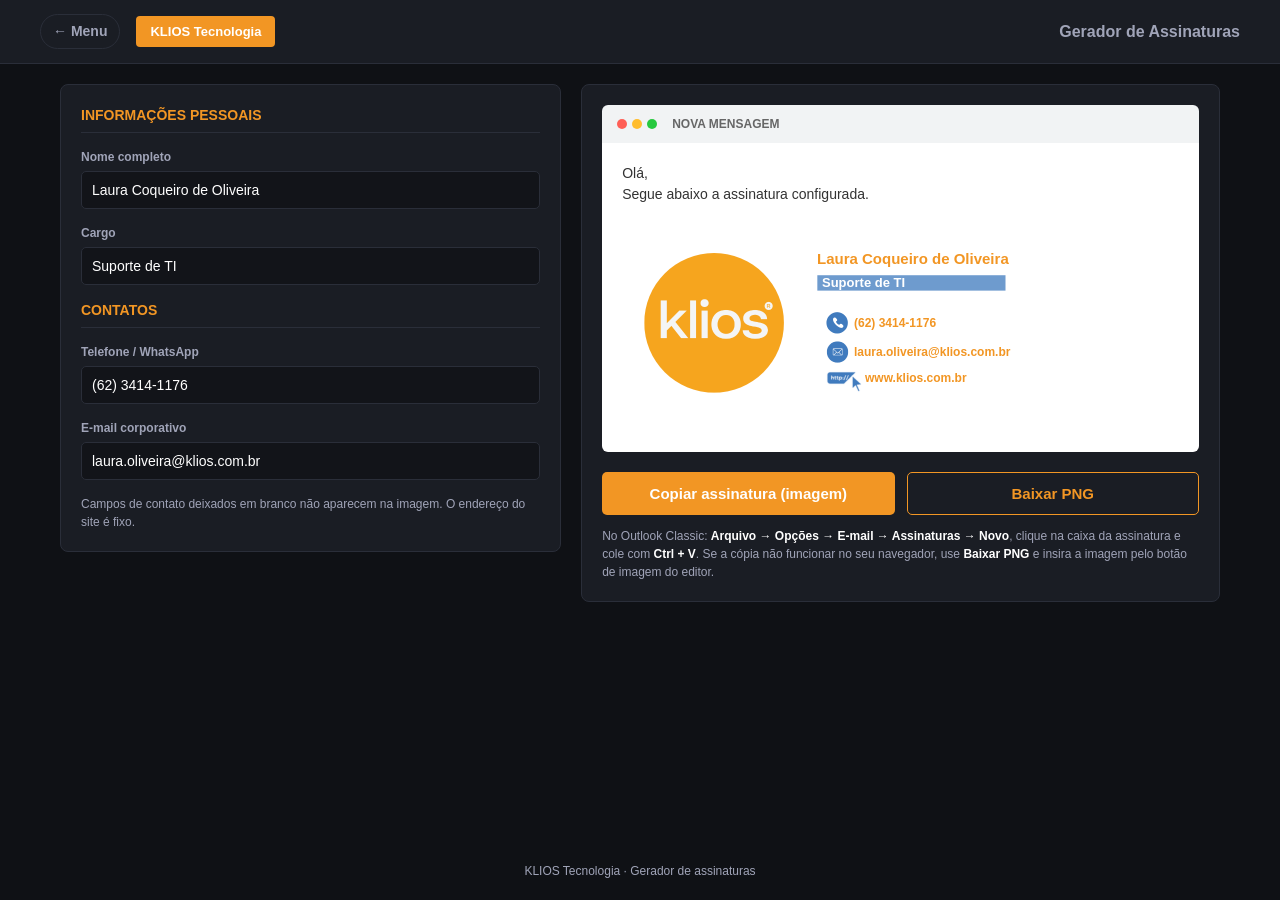
==== klios/index.html @ c22fb54a "Portal de assinaturas Federal Safety e KLIOS" ====
<!DOCTYPE html>
<html lang="pt-BR">
<head>
  <meta charset="UTF-8">
  <meta name="viewport" content="width=device-width, initial-scale=1.0">
  <meta name="description" content="Gerador de assinatura de e-mail em imagem (PNG) da KLIOS Tecnologia.">
  <title>Gerador de Assinatura — KLIOS Tecnologia</title>
  <script>
    if (/^https?:$/.test(location.protocol) && /\/klios$/i.test(location.pathname)) {
      location.replace(location.pathname + "/" + location.search + location.hash);
    }
  </script>
  <link rel="stylesheet" href="style.css">
</head>
<body>

  <header class="app-header">
    <div class="header-inner">
      <a class="back-link" href="../index.html">&larr; Menu</a>
      <span class="brand-badge">KLIOS Tecnologia</span>
      <h1 class="app-title">Gerador de Assinaturas</h1>
    </div>
  </header>

  <main class="container">

    <!-- Formulário -->
    <section class="panel form-panel" aria-labelledby="titulo-dados">
      <h2 id="titulo-dados">Informações pessoais</h2>

      <form id="signatureForm" autocomplete="off" onsubmit="return false;">
        <div class="input-group">
          <label for="inputName">Nome completo</label>
          <input type="text" id="inputName" value="Laura Coqueiro de Oliveira" placeholder="Seu nome completo" maxlength="60">
        </div>

        <div class="input-group">
          <label for="inputRole">Cargo</label>
          <input type="text" id="inputRole" value="Suporte de TI" placeholder="Seu cargo" maxlength="40">
        </div>

        <h2>Contatos</h2>

        <div class="input-group">
          <label for="inputPhone">Telefone / WhatsApp</label>
          <input type="tel" id="inputPhone" value="(62) 3414-1176" placeholder="(00) 0000-0000" maxlength="15" inputmode="tel">
        </div>

        <div class="input-group">
          <label for="inputEmail">E-mail corporativo</label>
          <input type="email" id="inputEmail" value="laura.oliveira@klios.com.br" placeholder="nome@klios.com.br" maxlength="50">
        </div>

        <p class="hint">Campos de contato deixados em branco não aparecem na imagem. O endereço do site é fixo.</p>
      </form>
    </section>

    <!-- Pré-visualização -->
    <section class="panel preview-panel" aria-labelledby="titulo-preview">
      <h2 id="titulo-preview" class="visually-hidden">Pré-visualização</h2>

      <div class="mockup-header">
        <span class="dot red"></span><span class="dot yellow"></span><span class="dot green"></span>
        <span class="mockup-title">NOVA MENSAGEM</span>
      </div>

      <div class="mockup-body">
        <p>Olá,<br>Segue abaixo a assinatura configurada.</p>
        <div class="canvas-wrap" id="canvasWrap">
          <canvas id="signatureCanvas" width="400" height="200" role="img" aria-label="Pré-visualização da assinatura"></canvas>
        </div>
      </div>

      <div class="actions">
        <button type="button" id="btnCopy" class="btn btn-primary">Copiar assinatura (imagem)</button>
        <button type="button" id="btnDownload" class="btn btn-outline">Baixar PNG</button>
      </div>

      <div id="toast" class="toast" role="status" aria-live="polite"></div>

      <p class="hint">
        No Outlook Classic: <strong>Arquivo → Opções → E-mail → Assinaturas → Novo</strong>, clique na caixa da
        assinatura e cole com <strong>Ctrl + V</strong>. Se a cópia não funcionar no seu navegador,
        use <strong>Baixar PNG</strong> e insira a imagem pelo botão de imagem do editor.
      </p>
    </section>

    <!-- Modo ajuste de posições (somente com ?debug=1) -->
    <section class="panel debug-panel" id="debugPanel" hidden aria-labelledby="titulo-debug">
      <h2 id="titulo-debug">Modo ajuste (temporário)</h2>
      <p class="hint">
        Clique na imagem para posicionar o campo selecionado, ou use as setas do teclado
        (<kbd>Shift</kbd> move de 5 em 5). O ponto marcado é o canto inferior esquerdo da linha de base do texto.
      </p>

      <div class="debug-row">
        <label for="debugField">Campo</label>
        <select id="debugField">
          <option value="name">Nome</option>
          <option value="role">Cargo</option>
          <option value="phone">Telefone</option>
          <option value="email">E-mail</option>
          <option value="site">Site (fixo)</option>
        </select>
      </div>

      <div class="debug-row">
        <label for="debugX">X</label>
        <input type="number" id="debugX" step="0.5">
        <label for="debugY">Y</label>
        <input type="number" id="debugY" step="0.5">
      </div>

      <div class="debug-row">
        <label class="check"><input type="checkbox" id="debugGrid" checked> Mostrar grade</label>
        <span id="debugReadout" class="readout">x: –, y: –</span>
      </div>

      <pre id="debugOutput" class="debug-output"></pre>
      <button type="button" id="btnCopyConfig" class="btn btn-outline">Copiar posições</button>
    </section>

  </main>

  <footer class="app-footer">KLIOS Tecnologia &middot; Gerador de assinaturas</footer>

  <script src="template.js"></script>
  <script src="script.js"></script>
</body>
</html>
---- klios/style.css ----
/* ==========================================================================
   KLIOS — GERADOR DE ASSINATURAS (tema preto e dourado)
   ========================================================================== */

:root {
  --bg: #0f1115;
  --panel: #1a1d24;
  --field: #121419;
  --border: #2a2e39;
  --gold: #f29624;
  --gold-hover: #d9821b;
  --text: #ffffff;
  --muted: #a0a4b8;
  --ok: #27c93f;
  --err: #ff5f56;
  --radius: 8px;
}

* {
  box-sizing: border-box;
}

body {
  margin: 0;
  min-height: 100vh;
  display: flex;
  flex-direction: column;
  background: var(--bg);
  color: var(--text);
  font-family: 'Segoe UI', Tahoma, Geneva, Verdana, sans-serif;
  line-height: 1.5;
}

.visually-hidden {
  position: absolute;
  width: 1px;
  height: 1px;
  overflow: hidden;
  clip: rect(0 0 0 0);
  white-space: nowrap;
}

/* ---------- Cabeçalho ---------- */
.app-header {
  background: var(--panel);
  border-bottom: 1px solid var(--border);
  padding: 14px 20px;
}

.header-inner {
  max-width: 1200px;
  margin: 0 auto;
  display: flex;
  align-items: center;
  gap: 16px;
  flex-wrap: wrap;
}

.back-link {
  color: var(--muted);
  text-decoration: none;
  font-size: 14px;
  font-weight: 600;
  padding: 6px 12px;
  border: 1px solid var(--border);
  border-radius: 20px;
  transition: 0.2s;
}

.back-link:hover,
.back-link:focus-visible {
  color: var(--gold);
  border-color: var(--gold);
  outline: none;
}

.brand-badge {
  background: var(--gold);
  color: #fff;
  font-weight: 700;
  font-size: 13px;
  padding: 6px 14px;
  border-radius: 4px;
}

.app-title {
  margin: 0 0 0 auto;
  font-size: 16px;
  font-weight: 700;
  color: var(--muted);
}

/* ---------- Layout ---------- */
.container {
  flex: 1;
  width: 100%;
  max-width: 1200px;
  margin: 0 auto;
  padding: 20px;
  display: flex;
  flex-wrap: wrap;
  gap: 20px;
  align-items: flex-start;
}

.panel {
  background: var(--panel);
  border: 1px solid var(--border);
  border-radius: var(--radius);
  padding: 20px;
  flex: 1;
  min-width: 300px;
}

.panel h2 {
  margin: 0 0 15px;
  padding-bottom: 6px;
  font-size: 14px;
  text-transform: uppercase;
  color: var(--gold);
  border-bottom: 1px solid var(--border);
}

.panel h2.visually-hidden {
  border: 0;
}

.preview-panel {
  flex: 1.3;
}

.debug-panel {
  flex-basis: 100%;
  border-color: var(--gold);
}

/* ---------- Formulário ---------- */
.input-group {
  margin-bottom: 15px;
}

.input-group label,
.debug-row label {
  display: block;
  margin-bottom: 5px;
  font-size: 12px;
  font-weight: 700;
  color: var(--muted);
}

input[type="text"],
input[type="tel"],
input[type="email"],
input[type="number"],
select {
  width: 100%;
  padding: 10px;
  background: var(--field);
  border: 1px solid var(--border);
  border-radius: 5px;
  color: var(--text);
  font-size: 14px;
  outline: none;
  transition: 0.3s;
}

input:focus,
select:focus {
  border-color: var(--gold);
}

input.input-invalid {
  border-color: var(--err);
}

.hint {
  margin: 12px 0 0;
  font-size: 12px;
  color: var(--muted);
}

.hint strong {
  color: var(--text);
}

/* ---------- Simulação de e-mail ---------- */
.mockup-header {
  display: flex;
  align-items: center;
  padding: 10px 15px;
  background: #f1f3f4;
  border-radius: 6px 6px 0 0;
}

.dot {
  width: 10px;
  height: 10px;
  margin-right: 5px;
  border-radius: 50%;
}

.dot.red { background: #ff5f56; }
.dot.yellow { background: #ffbd2e; }
.dot.green { background: #27c93f; }

.mockup-title {
  margin-left: 10px;
  font-size: 12px;
  font-weight: 700;
  color: #666;
}

.mockup-body {
  margin-bottom: 20px;
  padding: 20px;
  background: #ffffff;
  color: #333;
  border-radius: 0 0 6px 6px;
  overflow-x: auto;
}

.mockup-body p {
  margin: 0 0 20px;
  font-size: 14px;
}

.canvas-wrap {
  position: relative;
  display: inline-block;
  max-width: 100%;
  line-height: 0;
}

#signatureCanvas {
  display: block;
  max-width: 100%;
  height: auto;
}

#debugOverlay {
  position: absolute;
  top: 0;
  left: 0;
  width: 100%;
  height: 100%;
  cursor: crosshair;
}

/* ---------- Botões ---------- */
.actions {
  display: flex;
  gap: 12px;
  flex-wrap: wrap;
}

.btn {
  flex: 1;
  min-width: 180px;
  padding: 12px;
  border: 1px solid transparent;
  border-radius: 5px;
  font-size: 15px;
  font-weight: 700;
  cursor: pointer;
  transition: background 0.3s, border-color 0.3s;
}

.btn-primary {
  background: var(--gold);
  color: #fff;
}

.btn-primary:hover {
  background: var(--gold-hover);
}

.btn-outline {
  background: transparent;
  color: var(--gold);
  border-color: var(--gold);
}

.btn-outline:hover {
  background: rgba(242, 150, 36, 0.12);
}

.btn:focus-visible {
  outline: 3px solid rgba(242, 150, 36, 0.5);
  outline-offset: 2px;
}

/* ---------- Aviso ---------- */
.toast {
  display: none;
  margin-top: 14px;
  padding: 10px 14px;
  border-radius: 6px;
  font-size: 13px;
  font-weight: 700;
  text-align: center;
}

.toast.show {
  display: block;
}

.toast-success {
  background: rgba(39, 201, 63, 0.12);
  color: var(--ok);
  border: 1px solid rgba(39, 201, 63, 0.4);
}

.toast-info {
  background: rgba(242, 150, 36, 0.12);
  color: var(--gold);
  border: 1px solid rgba(242, 150, 36, 0.4);
}

.toast-error {
  background: rgba(255, 95, 86, 0.12);
  color: var(--err);
  border: 1px solid rgba(255, 95, 86, 0.4);
}

/* ---------- Modo ajuste ---------- */
.debug-row {
  display: flex;
  align-items: flex-end;
  gap: 12px;
  margin-bottom: 12px;
  flex-wrap: wrap;
}

.debug-row > div,
.debug-row select,
.debug-row input[type="number"] {
  max-width: 160px;
}

.debug-row label.check {
  display: inline-flex;
  align-items: center;
  gap: 6px;
  margin: 0;
  cursor: pointer;
}

.debug-row label.check input {
  width: auto;
}

.readout {
  margin-left: auto;
  font-family: 'Courier New', monospace;
  font-size: 13px;
  color: var(--gold);
}

.debug-output {
  margin: 0 0 12px;
  padding: 12px;
  background: var(--field);
  border: 1px solid var(--border);
  border-radius: 5px;
  color: var(--muted);
  font-size: 12px;
  overflow-x: auto;
}

kbd {
  padding: 1px 6px;
  background: var(--field);
  border: 1px solid var(--border);
  border-radius: 4px;
  font-size: 11px;
}

/* ---------- Rodapé ---------- */
.app-footer {
  padding: 20px;
  text-align: center;
  font-size: 12px;
  color: var(--muted);
}

@media (max-width: 640px) {
  .app-title {
    margin-left: 0;
    width: 100%;
  }
}
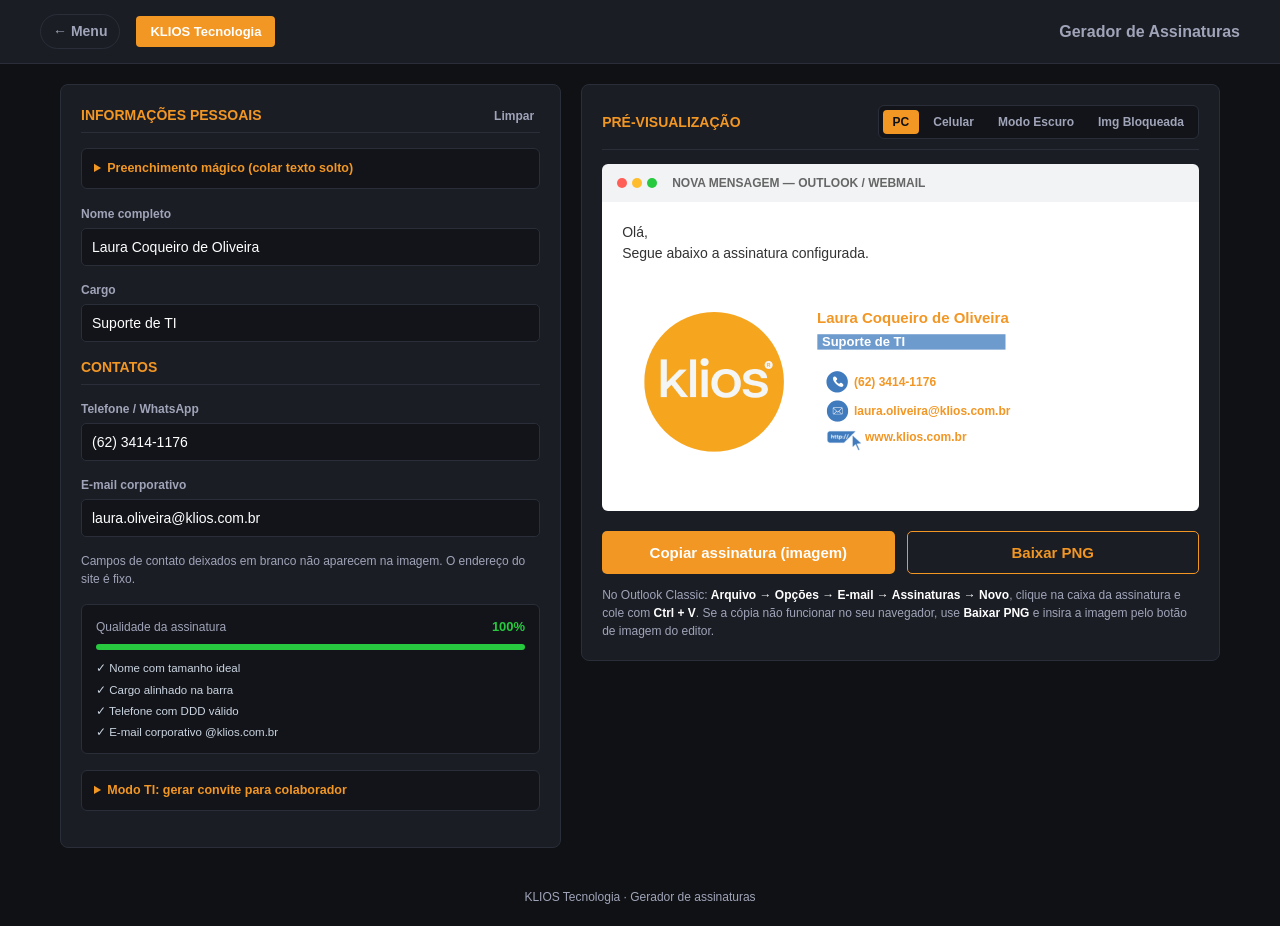
==== commit 7c75e672: "KLIOS: preenchimento magico, simulador multi-tela, score e convite TI" ====
--- a/klios/index.html
+++ b/klios/index.html
@@ -26,7 +26,29 @@
 
     <!-- Formulário -->
     <section class="panel form-panel" aria-labelledby="titulo-dados">
-      <h2 id="titulo-dados">Informações pessoais</h2>
+      <div class="panel-title-row">
+        <h2 id="titulo-dados">Informações pessoais</h2>
+        <button type="button" id="btnResetForm" class="btn-link" title="Restaurar valores padrão">Limpar</button>
+      </div>
+
+      <!-- Banner exibido quando aberto via link travado do TI -->
+      <div id="lockedBanner" class="locked-banner" hidden>
+        <div>
+          <strong>Dados configurados pelo TI</strong>
+          <span>Confira a pré-visualização ao lado e clique em copiar.</span>
+        </div>
+        <button type="button" id="btnUnlock" class="btn-link">Editar</button>
+      </div>
+
+      <!-- 1. Preenchimento Mágico -->
+      <details class="tool-box" id="magicBox">
+        <summary>Preenchimento mágico (colar texto solto)</summary>
+        <div class="tool-body">
+          <label for="magicInput" class="sr-label">Cole uma assinatura antiga ou mensagem do RH/Teams</label>
+          <textarea id="magicInput" rows="3" placeholder="Ex: João Silva - Analista de TI - (62) 99999-8888 - joao@klios.com.br"></textarea>
+          <button type="button" id="btnMagicFill" class="btn btn-outline btn-sm">Preencher campos automaticamente</button>
+        </div>
+      </details>
 
       <form id="signatureForm" autocomplete="off" onsubmit="return false;">
         <div class="input-group">
@@ -53,21 +75,64 @@
 
         <p class="hint">Campos de contato deixados em branco não aparecem na imagem. O endereço do site é fixo.</p>
       </form>
+
+      <!-- 3. Diagnóstico / Score em tempo real -->
+      <div class="score-card" id="scoreCard" aria-live="polite">
+        <div class="score-head">
+          <span>Qualidade da assinatura</span>
+          <strong id="scoreValue">100%</strong>
+        </div>
+        <div class="score-bar"><span id="scoreFill" style="width: 100%;"></span></div>
+        <ul class="score-list" id="scoreList"></ul>
+      </div>
+
+      <!-- 6. Modo TI: Gerar convite pronto -->
+      <details class="tool-box" id="tiInviteBox">
+        <summary>Modo TI: gerar convite para colaborador</summary>
+        <div class="tool-body">
+          <p class="hint" style="margin-top: 0;">Gera um link com os dados preenchidos acima e uma mensagem pronta para enviar no WhatsApp ou Teams.</p>
+          <label class="check-inline">
+            <input type="checkbox" id="chkLockFields" checked>
+            <span>Travar edição para o colaborador</span>
+          </label>
+          <div class="ti-actions">
+            <button type="button" id="btnCopyInvite" class="btn btn-primary btn-sm">Copiar convite + link</button>
+            <button type="button" id="btnCopyLink" class="btn btn-outline btn-sm">Copiar só o link</button>
+          </div>
+        </div>
+      </details>
     </section>
 
     <!-- Pré-visualização -->
     <section class="panel preview-panel" aria-labelledby="titulo-preview">
-      <h2 id="titulo-preview" class="visually-hidden">Pré-visualização</h2>
+      <div class="preview-top">
+        <h2 id="titulo-preview">Pré-visualização</h2>
 
-      <div class="mockup-header">
-        <span class="dot red"></span><span class="dot yellow"></span><span class="dot green"></span>
-        <span class="mockup-title">NOVA MENSAGEM</span>
+        <!-- 2. Simulador Multi-Tela -->
+        <div class="sim-tabs" role="tablist" aria-label="Modo de visualização">
+          <button type="button" class="sim-tab active" data-mode="desktop" role="tab" aria-selected="true">PC</button>
+          <button type="button" class="sim-tab" data-mode="mobile" role="tab" aria-selected="false">Celular</button>
+          <button type="button" class="sim-tab" data-mode="dark" role="tab" aria-selected="false">Modo Escuro</button>
+          <button type="button" class="sim-tab" data-mode="blocked" role="tab" aria-selected="false">Img Bloqueada</button>
+        </div>
       </div>
 
-      <div class="mockup-body">
-        <p>Olá,<br>Segue abaixo a assinatura configurada.</p>
-        <div class="canvas-wrap" id="canvasWrap">
-          <canvas id="signatureCanvas" width="400" height="200" role="img" aria-label="Pré-visualização da assinatura"></canvas>
+      <div class="mockup-shell" id="mockupShell" data-mode="desktop">
+        <div class="mockup-header">
+          <span class="dot red"></span><span class="dot yellow"></span><span class="dot green"></span>
+          <span class="mockup-title" id="mockupTitle">NOVA MENSAGEM — OUTLOOK / WEBMAIL</span>
+        </div>
+
+        <div class="mockup-body">
+          <p>Olá,<br>Segue abaixo a assinatura configurada.</p>
+          <div class="canvas-wrap" id="canvasWrap">
+            <canvas id="signatureCanvas" width="400" height="200" role="img" aria-label="Pré-visualização da assinatura"></canvas>
+            <div class="blocked-placeholder" id="blockedPlaceholder" hidden>
+              <span class="blocked-icon">&#128247;</span>
+              <strong>Imagens bloqueadas por segurança</strong>
+              <span>Clique com o botão direito para baixar imagens (assinatura-klios.png &middot; 400&times;200)</span>
+            </div>
+          </div>
         </div>
       </div>
 
@@ -79,7 +144,7 @@
       <div id="toast" class="toast" role="status" aria-live="polite"></div>
 
       <p class="hint">
-        No Outlook Classic: <strong>Arquivo → Opções → E-mail → Assinaturas → Novo</strong>, clique na caixa da
+        No Outlook Classic: <strong>Arquivo &rarr; Opções &rarr; E-mail &rarr; Assinaturas &rarr; Novo</strong>, clique na caixa da
         assinatura e cole com <strong>Ctrl + V</strong>. Se a cópia não funcionar no seu navegador,
         use <strong>Baixar PNG</strong> e insira a imagem pelo botão de imagem do editor.
       </p>
--- a/klios/style.css
+++ b/klios/style.css
@@ -389,3 +389,330 @@
     width: 100%;
   }
 }
+
+/* ==========================================================================
+   NOVAS FUNCIONALIDADES (Preenchimento Mágico, Score, Simulador, Modo TI)
+   ========================================================================== */
+
+.panel-title-row {
+  display: flex;
+  align-items: center;
+  justify-content: space-between;
+  border-bottom: 1px solid var(--border);
+  margin-bottom: 15px;
+  padding-bottom: 6px;
+}
+
+.panel-title-row h2 {
+  margin: 0;
+  padding: 0;
+  border: 0;
+}
+
+.btn-link {
+  background: transparent;
+  border: 0;
+  color: var(--muted);
+  font-size: 12px;
+  font-weight: 600;
+  cursor: pointer;
+  padding: 2px 6px;
+  border-radius: 4px;
+  transition: color 0.2s;
+}
+
+.btn-link:hover,
+.btn-link:focus-visible {
+  color: var(--gold);
+  outline: none;
+}
+
+/* Banner de dados travados pelo TI */
+.locked-banner {
+  display: flex;
+  align-items: center;
+  justify-content: space-between;
+  gap: 12px;
+  padding: 10px 12px;
+  margin-bottom: 14px;
+  border-radius: 6px;
+  background: rgba(242, 150, 36, 0.1);
+  border: 1px solid rgba(242, 150, 36, 0.4);
+  font-size: 12px;
+}
+
+.locked-banner[hidden] {
+  display: none;
+}
+
+.locked-banner strong {
+  display: block;
+  color: var(--gold);
+}
+
+.locked-banner span {
+  color: var(--muted);
+}
+
+input:disabled {
+  opacity: 0.65;
+  cursor: not-allowed;
+}
+
+/* Caixas expansíveis (Preenchimento Mágico & Modo TI) */
+.tool-box {
+  background: var(--field);
+  border: 1px solid var(--border);
+  border-radius: 6px;
+  padding: 10px 12px;
+  margin-bottom: 16px;
+}
+
+.tool-box[hidden] {
+  display: none;
+}
+
+.tool-box summary {
+  cursor: pointer;
+  font-size: 12.5px;
+  font-weight: 700;
+  color: var(--gold);
+  user-select: none;
+}
+
+.tool-body {
+  margin-top: 10px;
+  display: flex;
+  flex-direction: column;
+  gap: 10px;
+}
+
+.sr-label {
+  font-size: 11.5px;
+  color: var(--muted);
+}
+
+.tool-box textarea {
+  width: 100%;
+  resize: vertical;
+  min-height: 68px;
+  padding: 8px 10px;
+  background: var(--panel);
+  border: 1px solid var(--border);
+  border-radius: 5px;
+  color: var(--text);
+  font-family: inherit;
+  font-size: 12.5px;
+  outline: none;
+}
+
+.tool-box textarea:focus {
+  border-color: var(--gold);
+}
+
+.btn-sm {
+  padding: 8px 12px;
+  font-size: 13px;
+  min-width: 0;
+}
+
+.check-inline {
+  display: inline-flex;
+  align-items: center;
+  gap: 8px;
+  font-size: 12.5px;
+  color: var(--text);
+  cursor: pointer;
+}
+
+.ti-actions {
+  display: flex;
+  gap: 8px;
+  flex-wrap: wrap;
+}
+
+/* Diagnóstico / Score */
+.score-card {
+  margin: 16px 0;
+  padding: 12px 14px;
+  border-radius: 6px;
+  background: var(--field);
+  border: 1px solid var(--border);
+}
+
+.score-head {
+  display: flex;
+  justify-content: space-between;
+  align-items: center;
+  font-size: 12px;
+  color: var(--muted);
+  margin-bottom: 8px;
+}
+
+.score-head strong {
+  color: var(--ok);
+  font-size: 13px;
+}
+
+.score-head strong.warn {
+  color: var(--gold);
+}
+
+.score-bar {
+  height: 6px;
+  border-radius: 999px;
+  background: var(--border);
+  overflow: hidden;
+  margin-bottom: 10px;
+}
+
+.score-bar span {
+  display: block;
+  height: 100%;
+  background: var(--ok);
+  transition: width 0.25s ease, background-color 0.25s ease;
+}
+
+.score-bar span.warn {
+  background: var(--gold);
+}
+
+.score-list {
+  list-style: none;
+  margin: 0;
+  padding: 0;
+  display: grid;
+  gap: 4px;
+  font-size: 11.5px;
+}
+
+.score-list li {
+  display: flex;
+  align-items: center;
+  gap: 6px;
+  color: var(--muted);
+}
+
+.score-list li.ok {
+  color: #cbd5e1;
+}
+
+.score-list li.warn {
+  color: var(--gold);
+}
+
+/* Simulador Multi-Tela */
+.preview-top {
+  display: flex;
+  align-items: center;
+  justify-content: space-between;
+  gap: 10px;
+  flex-wrap: wrap;
+  border-bottom: 1px solid var(--border);
+  padding-bottom: 10px;
+  margin-bottom: 14px;
+}
+
+.preview-top h2 {
+  margin: 0;
+  padding: 0;
+  border: 0;
+}
+
+.sim-tabs {
+  display: flex;
+  gap: 4px;
+  background: var(--field);
+  padding: 4px;
+  border-radius: 6px;
+  border: 1px solid var(--border);
+  flex-wrap: wrap;
+}
+
+.sim-tab {
+  background: transparent;
+  border: 0;
+  color: var(--muted);
+  font-size: 12px;
+  font-weight: 600;
+  padding: 5px 10px;
+  border-radius: 4px;
+  cursor: pointer;
+  transition: 0.2s;
+}
+
+.sim-tab.active {
+  background: var(--gold);
+  color: #0f1115;
+}
+
+.mockup-shell {
+  margin: 0 auto 20px;
+  transition: max-width 0.25s ease;
+}
+
+.mockup-shell .mockup-body {
+  margin-bottom: 0;
+}
+
+/* Modo Celular */
+.mockup-shell[data-mode="mobile"] {
+  max-width: 340px;
+  border: 3px solid #2a2e39;
+  border-radius: 16px;
+  overflow: hidden;
+}
+
+.mockup-shell[data-mode="mobile"] .mockup-body {
+  padding: 14px;
+}
+
+/* Modo Escuro (Outlook / Gmail Dark Mode) */
+.mockup-shell[data-mode="dark"] .mockup-header {
+  background: #23262f;
+}
+
+.mockup-shell[data-mode="dark"] .mockup-title {
+  color: #a0a4b8;
+}
+
+.mockup-shell[data-mode="dark"] .mockup-body {
+  background: #14161b;
+  color: #e4e4e7;
+}
+
+/* Modo Imagem Bloqueada */
+.blocked-placeholder {
+  width: 400px;
+  max-width: 100%;
+  min-height: 200px;
+  padding: 20px;
+  border: 2px dashed #94a3b8;
+  border-radius: 6px;
+  background: #f8fafc;
+  color: #475569;
+  display: flex;
+  flex-direction: column;
+  align-items: center;
+  justify-content: center;
+  text-align: center;
+  gap: 6px;
+  line-height: 1.4;
+}
+
+.blocked-placeholder[hidden] {
+  display: none;
+}
+
+.blocked-icon {
+  font-size: 24px;
+}
+
+.blocked-placeholder strong {
+  font-size: 13px;
+  color: #1e293b;
+}
+
+.blocked-placeholder span:last-child {
+  font-size: 11px;
+}
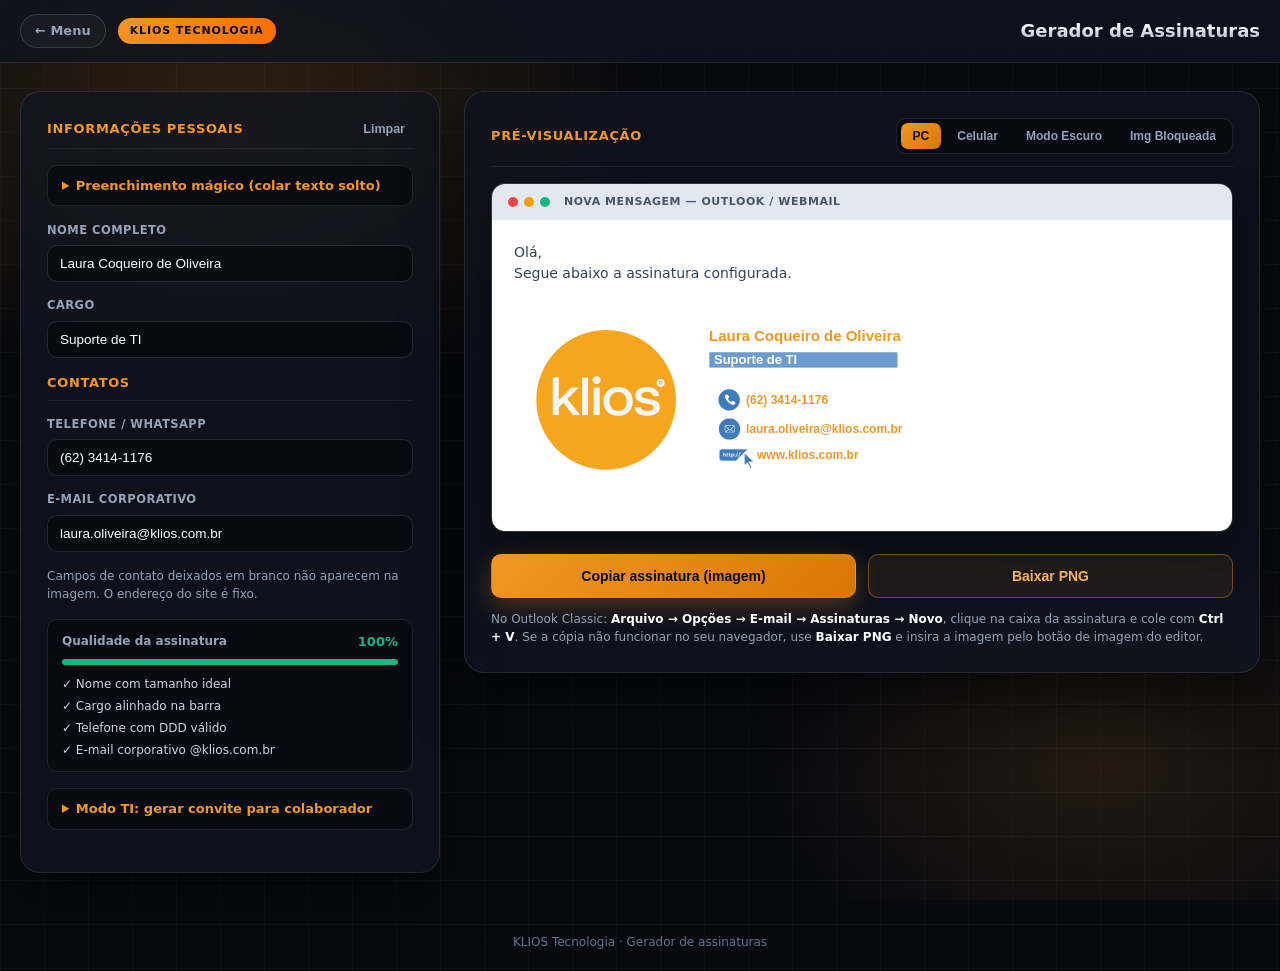
==== commit 69e3d445: "Unifica estetica Neon Glass e responsividade do menu na Federal e KLIOS" ====
--- a/klios/index.html
+++ b/klios/index.html
@@ -13,6 +13,8 @@
   <link rel="stylesheet" href="style.css">
 </head>
 <body>
+
+  <div class="bg-ambient" aria-hidden="true"></div>
 
   <header class="app-header">
     <div class="header-inner">
--- a/klios/style.css
+++ b/klios/style.css
@@ -1,23 +1,29 @@
 /* ==========================================================================
-   KLIOS — GERADOR DE ASSINATURAS (tema preto e dourado)
+   KLIOS — Neon Glass & Cyber Grid (unificado com o Menu)
    ========================================================================== */
 
 :root {
-  --bg: #0f1115;
-  --panel: #1a1d24;
-  --field: #121419;
-  --border: #2a2e39;
+  --bg: #07090f;
+  --panel: rgba(16, 20, 32, 0.78);
+  --field: rgba(7, 9, 15, 0.78);
+  --border: rgba(255, 255, 255, 0.1);
   --gold: #f29624;
-  --gold-hover: #d9821b;
-  --text: #ffffff;
-  --muted: #a0a4b8;
-  --ok: #27c93f;
-  --err: #ff5f56;
-  --radius: 8px;
+  --gold-hover: #d97706;
+  --text: #f8fafc;
+  --muted: #94a3b8;
+  --ok: #10b981;
+  --err: #ef4444;
+  --radius: 20px;
 }
 
 * {
   box-sizing: border-box;
+}
+
+html,
+body {
+  overflow-x: hidden;
+  max-width: 100%;
 }
 
 body {
@@ -25,10 +31,25 @@
   min-height: 100vh;
   display: flex;
   flex-direction: column;
-  background: var(--bg);
+  background-color: var(--bg);
+  background-image:
+    linear-gradient(rgba(255, 255, 255, 0.03) 1px, transparent 1px),
+    linear-gradient(90deg, rgba(255, 255, 255, 0.03) 1px, transparent 1px);
+  background-size: 44px 44px;
   color: var(--text);
-  font-family: 'Segoe UI', Tahoma, Geneva, Verdana, sans-serif;
+  font-family: 'Segoe UI', system-ui, -apple-system, sans-serif;
   line-height: 1.5;
+  position: relative;
+}
+
+.bg-ambient {
+  position: fixed;
+  inset: 0;
+  pointer-events: none;
+  z-index: 0;
+  background:
+    radial-gradient(680px 420px at 18% 15%, rgba(242, 150, 36, 0.2), transparent 65%),
+    radial-gradient(560px 360px at 86% 85%, rgba(242, 150, 36, 0.12), transparent 65%);
 }
 
 .visually-hidden {
@@ -42,96 +63,145 @@
 
 /* ---------- Cabeçalho ---------- */
 .app-header {
+  position: relative;
+  z-index: 10;
   background: var(--panel);
+  backdrop-filter: blur(12px);
   border-bottom: 1px solid var(--border);
   padding: 14px 20px;
 }
 
 .header-inner {
-  max-width: 1200px;
+  max-width: 1280px;
   margin: 0 auto;
   display: flex;
   align-items: center;
-  gap: 16px;
+  gap: 12px;
   flex-wrap: wrap;
 }
 
 .back-link {
   color: var(--muted);
   text-decoration: none;
-  font-size: 14px;
+  font-size: 13px;
   font-weight: 600;
-  padding: 6px 12px;
-  border: 1px solid var(--border);
-  border-radius: 20px;
-  transition: 0.2s;
+  padding: 6px 14px;
+  border: 1px solid rgba(255, 255, 255, 0.14);
+  background: rgba(255, 255, 255, 0.03);
+  border-radius: 999px;
+  transition: all 0.2s ease;
 }
 
 .back-link:hover,
 .back-link:focus-visible {
-  color: var(--gold);
-  border-color: var(--gold);
+  color: #ffffff;
+  border-color: rgba(242, 150, 36, 0.65);
+  background: rgba(242, 150, 36, 0.12);
   outline: none;
 }
 
 .brand-badge {
-  background: var(--gold);
-  color: #fff;
-  font-weight: 700;
-  font-size: 13px;
-  padding: 6px 14px;
-  border-radius: 4px;
+  background: linear-gradient(135deg, #f29624, #ff6b00);
+  color: #07090f;
+  font-weight: 800;
+  font-size: 11px;
+  letter-spacing: 0.08em;
+  text-transform: uppercase;
+  padding: 5px 12px;
+  border-radius: 999px;
 }
 
 .app-title {
   margin: 0 0 0 auto;
-  font-size: 16px;
-  font-weight: 700;
-  color: var(--muted);
+  font-size: 18px;
+  font-weight: 700;
+  background: linear-gradient(180deg, #ffffff 30%, #94a3b8 100%);
+  -webkit-background-clip: text;
+  -webkit-text-fill-color: transparent;
 }
 
 /* ---------- Layout ---------- */
 .container {
+  position: relative;
+  z-index: 1;
   flex: 1;
   width: 100%;
-  max-width: 1200px;
+  max-width: 1280px;
   margin: 0 auto;
-  padding: 20px;
-  display: flex;
-  flex-wrap: wrap;
-  gap: 20px;
-  align-items: flex-start;
+  padding: 28px 20px 40px;
+  display: grid;
+  grid-template-columns: minmax(0, 1fr);
+  gap: 24px;
+  align-items: start;
+}
+
+@media (min-width: 980px) {
+  .container {
+    grid-template-columns: 420px minmax(0, 1fr);
+  }
 }
 
 .panel {
   background: var(--panel);
+  backdrop-filter: blur(12px);
   border: 1px solid var(--border);
   border-radius: var(--radius);
-  padding: 20px;
-  flex: 1;
-  min-width: 300px;
+  box-shadow: 0 24px 55px rgba(0, 0, 0, 0.5);
+  padding: 26px;
+  min-width: 0;
 }
 
 .panel h2 {
   margin: 0 0 15px;
-  padding-bottom: 6px;
-  font-size: 14px;
+  padding-bottom: 8px;
+  font-size: 13px;
   text-transform: uppercase;
+  letter-spacing: 0.05em;
   color: var(--gold);
-  border-bottom: 1px solid var(--border);
+  border-bottom: 1px solid rgba(255, 255, 255, 0.08);
 }
 
 .panel h2.visually-hidden {
   border: 0;
 }
 
-.preview-panel {
-  flex: 1.3;
-}
-
 .debug-panel {
-  flex-basis: 100%;
-  border-color: var(--gold);
+  grid-column: 1 / -1;
+  border-color: rgba(242, 150, 36, 0.55);
+}
+
+.panel-title-row {
+  display: flex;
+  align-items: center;
+  justify-content: space-between;
+  border-bottom: 1px solid rgba(255, 255, 255, 0.08);
+  margin-bottom: 16px;
+  padding-bottom: 8px;
+}
+
+.panel-title-row h2 {
+  margin: 0;
+  padding: 0;
+  border: 0;
+}
+
+.btn-link {
+  background: transparent;
+  border: 0;
+  color: var(--muted);
+  font-size: 12.5px;
+  font-weight: 700;
+  cursor: pointer;
+  padding: 4px 8px;
+  border-radius: 6px;
+  transition: color 0.2s, background 0.2s;
+}
+
+.btn-link:hover,
+.btn-link:focus-visible {
+  color: var(--gold);
+  background: rgba(242, 150, 36, 0.12);
+  outline: none;
 }
 
 /* ---------- Formulário ---------- */
@@ -142,9 +212,11 @@
 .input-group label,
 .debug-row label {
   display: block;
-  margin-bottom: 5px;
-  font-size: 12px;
-  font-weight: 700;
+  margin-bottom: 6px;
+  font-size: 11.5px;
+  font-weight: 700;
+  text-transform: uppercase;
+  letter-spacing: 0.04em;
   color: var(--muted);
 }
 
@@ -154,23 +226,31 @@
 input[type="number"],
 select {
   width: 100%;
-  padding: 10px;
+  padding: 10px 12px;
   background: var(--field);
-  border: 1px solid var(--border);
-  border-radius: 5px;
-  color: var(--text);
-  font-size: 14px;
+  border: 1px solid rgba(255, 255, 255, 0.12);
+  border-radius: 10px;
+  color: #ffffff;
+  font-size: 13.5px;
   outline: none;
-  transition: 0.3s;
+  transition: all 0.2s ease;
 }
 
 input:focus,
 select:focus {
-  border-color: var(--gold);
+  border-color: rgba(242, 150, 36, 0.75);
+  background: rgba(11, 14, 22, 0.95);
+  box-shadow: 0 0 0 3px rgba(242, 150, 36, 0.16);
+}
+
+input:disabled {
+  opacity: 0.6;
+  cursor: not-allowed;
 }
 
 input.input-invalid {
   border-color: var(--err);
+  background: rgba(239, 68, 68, 0.08);
 }
 
 .hint {
@@ -180,48 +260,279 @@
 }
 
 .hint strong {
-  color: var(--text);
-}
-
-/* ---------- Simulação de e-mail ---------- */
+  color: #ffffff;
+}
+
+/* ---------- Travamento TI & Ferramentas ---------- */
+.locked-banner {
+  display: flex;
+  align-items: center;
+  justify-content: space-between;
+  gap: 12px;
+  padding: 10px 14px;
+  margin-bottom: 16px;
+  border-radius: 10px;
+  background: rgba(242, 150, 36, 0.12);
+  border: 1px solid rgba(242, 150, 36, 0.4);
+  font-size: 12.5px;
+}
+
+.locked-banner[hidden] {
+  display: none;
+}
+
+.locked-banner strong {
+  display: block;
+  color: var(--gold);
+}
+
+.locked-banner span {
+  color: var(--muted);
+}
+
+.tool-box {
+  background: var(--field);
+  border: 1px solid rgba(255, 255, 255, 0.1);
+  border-radius: 10px;
+  padding: 10px 14px;
+  margin-bottom: 16px;
+}
+
+.tool-box[hidden] {
+  display: none;
+}
+
+.tool-box summary {
+  cursor: pointer;
+  font-size: 13px;
+  font-weight: 700;
+  color: var(--gold);
+  user-select: none;
+}
+
+.tool-body {
+  margin-top: 10px;
+  display: flex;
+  flex-direction: column;
+  gap: 10px;
+}
+
+.sr-label {
+  font-size: 12px;
+  color: var(--muted);
+}
+
+.tool-box textarea {
+  width: 100%;
+  resize: vertical;
+  min-height: 68px;
+  padding: 10px 12px;
+  background: rgba(16, 20, 32, 0.9);
+  border: 1px solid rgba(255, 255, 255, 0.12);
+  border-radius: 10px;
+  color: #ffffff;
+  font-family: inherit;
+  font-size: 13px;
+  outline: none;
+}
+
+.tool-box textarea:focus {
+  border-color: rgba(242, 150, 36, 0.75);
+}
+
+.check-inline {
+  display: inline-flex;
+  align-items: center;
+  gap: 8px;
+  font-size: 12.5px;
+  color: #e2e8f0;
+  cursor: pointer;
+}
+
+.ti-actions {
+  display: flex;
+  gap: 8px;
+  flex-wrap: wrap;
+}
+
+/* ---------- Diagnóstico / Score ---------- */
+.score-card {
+  margin: 16px 0;
+  padding: 12px 14px;
+  border-radius: 10px;
+  background: var(--field);
+  border: 1px solid rgba(255, 255, 255, 0.1);
+}
+
+.score-head {
+  display: flex;
+  justify-content: space-between;
+  align-items: center;
+  font-size: 12px;
+  font-weight: 700;
+  color: var(--muted);
+  margin-bottom: 8px;
+}
+
+.score-head strong {
+  color: var(--ok);
+  font-size: 13px;
+}
+
+.score-head strong.warn {
+  color: var(--gold);
+}
+
+.score-bar {
+  height: 6px;
+  border-radius: 999px;
+  background: rgba(255, 255, 255, 0.08);
+  overflow: hidden;
+  margin-bottom: 10px;
+}
+
+.score-bar span {
+  display: block;
+  height: 100%;
+  background: var(--ok);
+  transition: width 0.25s ease, background-color 0.25s ease;
+}
+
+.score-bar span.warn {
+  background: var(--gold);
+}
+
+.score-list {
+  list-style: none;
+  margin: 0;
+  padding: 0;
+  display: grid;
+  gap: 4px;
+  font-size: 12px;
+}
+
+.score-list li.ok {
+  color: #cbd5e1;
+}
+
+.score-list li.warn {
+  color: var(--gold);
+}
+
+/* ---------- Simulador Multi-Tela ---------- */
+.preview-top {
+  display: flex;
+  align-items: center;
+  justify-content: space-between;
+  gap: 10px;
+  flex-wrap: wrap;
+  border-bottom: 1px solid rgba(255, 255, 255, 0.08);
+  padding-bottom: 12px;
+  margin-bottom: 16px;
+}
+
+.preview-top h2 {
+  margin: 0;
+  padding: 0;
+  border: 0;
+}
+
+.sim-tabs {
+  display: flex;
+  gap: 4px;
+  background: var(--field);
+  padding: 4px;
+  border-radius: 10px;
+  border: 1px solid rgba(255, 255, 255, 0.1);
+  flex-wrap: wrap;
+}
+
+.sim-tab {
+  background: transparent;
+  border: 0;
+  color: var(--muted);
+  font-size: 12px;
+  font-weight: 700;
+  padding: 6px 12px;
+  border-radius: 7px;
+  cursor: pointer;
+  transition: 0.2s;
+}
+
+.sim-tab.active {
+  background: linear-gradient(135deg, #f29624, #d97706);
+  color: #07090f;
+}
+
+.mockup-shell {
+  max-width: 100%;
+  margin: 0 auto 22px;
+  border-radius: 14px;
+  overflow: hidden;
+  border: 1px solid rgba(255, 255, 255, 0.14);
+  box-shadow: 0 18px 40px rgba(0, 0, 0, 0.35);
+  transition: max-width 0.25s ease;
+}
+
 .mockup-header {
   display: flex;
   align-items: center;
-  padding: 10px 15px;
-  background: #f1f3f4;
-  border-radius: 6px 6px 0 0;
+  padding: 10px 16px;
+  background: #e2e8f0;
 }
 
 .dot {
   width: 10px;
   height: 10px;
-  margin-right: 5px;
+  margin-right: 6px;
   border-radius: 50%;
 }
 
-.dot.red { background: #ff5f56; }
-.dot.yellow { background: #ffbd2e; }
-.dot.green { background: #27c93f; }
+.dot.red { background: #ef4444; }
+.dot.yellow { background: #f59e0b; }
+.dot.green { background: #10b981; }
 
 .mockup-title {
-  margin-left: 10px;
-  font-size: 12px;
-  font-weight: 700;
-  color: #666;
+  margin-left: 8px;
+  font-size: 11px;
+  font-weight: 700;
+  letter-spacing: 0.05em;
+  color: #475569;
 }
 
 .mockup-body {
-  margin-bottom: 20px;
-  padding: 20px;
+  padding: 22px;
   background: #ffffff;
-  color: #333;
-  border-radius: 0 0 6px 6px;
+  color: #334155;
   overflow-x: auto;
 }
 
 .mockup-body p {
-  margin: 0 0 20px;
+  margin: 0 0 18px;
   font-size: 14px;
+}
+
+.mockup-shell[data-mode="mobile"] {
+  max-width: 340px;
+  border: 3px solid #334155;
+  border-radius: 18px;
+}
+
+.mockup-shell[data-mode="mobile"] .mockup-body {
+  padding: 14px;
+}
+
+.mockup-shell[data-mode="dark"] .mockup-header {
+  background: #1f222b;
+}
+
+.mockup-shell[data-mode="dark"] .mockup-title {
+  color: #94a3b8;
+}
+
+.mockup-shell[data-mode="dark"] .mockup-body {
+  background: #14161b;
+  color: #e4e4e7;
 }
 
 .canvas-wrap {
@@ -246,442 +557,6 @@
   cursor: crosshair;
 }
 
-/* ---------- Botões ---------- */
-.actions {
-  display: flex;
-  gap: 12px;
-  flex-wrap: wrap;
-}
-
-.btn {
-  flex: 1;
-  min-width: 180px;
-  padding: 12px;
-  border: 1px solid transparent;
-  border-radius: 5px;
-  font-size: 15px;
-  font-weight: 700;
-  cursor: pointer;
-  transition: background 0.3s, border-color 0.3s;
-}
-
-.btn-primary {
-  background: var(--gold);
-  color: #fff;
-}
-
-.btn-primary:hover {
-  background: var(--gold-hover);
-}
-
-.btn-outline {
-  background: transparent;
-  color: var(--gold);
-  border-color: var(--gold);
-}
-
-.btn-outline:hover {
-  background: rgba(242, 150, 36, 0.12);
-}
-
-.btn:focus-visible {
-  outline: 3px solid rgba(242, 150, 36, 0.5);
-  outline-offset: 2px;
-}
-
-/* ---------- Aviso ---------- */
-.toast {
-  display: none;
-  margin-top: 14px;
-  padding: 10px 14px;
-  border-radius: 6px;
-  font-size: 13px;
-  font-weight: 700;
-  text-align: center;
-}
-
-.toast.show {
-  display: block;
-}
-
-.toast-success {
-  background: rgba(39, 201, 63, 0.12);
-  color: var(--ok);
-  border: 1px solid rgba(39, 201, 63, 0.4);
-}
-
-.toast-info {
-  background: rgba(242, 150, 36, 0.12);
-  color: var(--gold);
-  border: 1px solid rgba(242, 150, 36, 0.4);
-}
-
-.toast-error {
-  background: rgba(255, 95, 86, 0.12);
-  color: var(--err);
-  border: 1px solid rgba(255, 95, 86, 0.4);
-}
-
-/* ---------- Modo ajuste ---------- */
-.debug-row {
-  display: flex;
-  align-items: flex-end;
-  gap: 12px;
-  margin-bottom: 12px;
-  flex-wrap: wrap;
-}
-
-.debug-row > div,
-.debug-row select,
-.debug-row input[type="number"] {
-  max-width: 160px;
-}
-
-.debug-row label.check {
-  display: inline-flex;
-  align-items: center;
-  gap: 6px;
-  margin: 0;
-  cursor: pointer;
-}
-
-.debug-row label.check input {
-  width: auto;
-}
-
-.readout {
-  margin-left: auto;
-  font-family: 'Courier New', monospace;
-  font-size: 13px;
-  color: var(--gold);
-}
-
-.debug-output {
-  margin: 0 0 12px;
-  padding: 12px;
-  background: var(--field);
-  border: 1px solid var(--border);
-  border-radius: 5px;
-  color: var(--muted);
-  font-size: 12px;
-  overflow-x: auto;
-}
-
-kbd {
-  padding: 1px 6px;
-  background: var(--field);
-  border: 1px solid var(--border);
-  border-radius: 4px;
-  font-size: 11px;
-}
-
-/* ---------- Rodapé ---------- */
-.app-footer {
-  padding: 20px;
-  text-align: center;
-  font-size: 12px;
-  color: var(--muted);
-}
-
-@media (max-width: 640px) {
-  .app-title {
-    margin-left: 0;
-    width: 100%;
-  }
-}
-
-/* ==========================================================================
-   NOVAS FUNCIONALIDADES (Preenchimento Mágico, Score, Simulador, Modo TI)
-   ========================================================================== */
-
-.panel-title-row {
-  display: flex;
-  align-items: center;
-  justify-content: space-between;
-  border-bottom: 1px solid var(--border);
-  margin-bottom: 15px;
-  padding-bottom: 6px;
-}
-
-.panel-title-row h2 {
-  margin: 0;
-  padding: 0;
-  border: 0;
-}
-
-.btn-link {
-  background: transparent;
-  border: 0;
-  color: var(--muted);
-  font-size: 12px;
-  font-weight: 600;
-  cursor: pointer;
-  padding: 2px 6px;
-  border-radius: 4px;
-  transition: color 0.2s;
-}
-
-.btn-link:hover,
-.btn-link:focus-visible {
-  color: var(--gold);
-  outline: none;
-}
-
-/* Banner de dados travados pelo TI */
-.locked-banner {
-  display: flex;
-  align-items: center;
-  justify-content: space-between;
-  gap: 12px;
-  padding: 10px 12px;
-  margin-bottom: 14px;
-  border-radius: 6px;
-  background: rgba(242, 150, 36, 0.1);
-  border: 1px solid rgba(242, 150, 36, 0.4);
-  font-size: 12px;
-}
-
-.locked-banner[hidden] {
-  display: none;
-}
-
-.locked-banner strong {
-  display: block;
-  color: var(--gold);
-}
-
-.locked-banner span {
-  color: var(--muted);
-}
-
-input:disabled {
-  opacity: 0.65;
-  cursor: not-allowed;
-}
-
-/* Caixas expansíveis (Preenchimento Mágico & Modo TI) */
-.tool-box {
-  background: var(--field);
-  border: 1px solid var(--border);
-  border-radius: 6px;
-  padding: 10px 12px;
-  margin-bottom: 16px;
-}
-
-.tool-box[hidden] {
-  display: none;
-}
-
-.tool-box summary {
-  cursor: pointer;
-  font-size: 12.5px;
-  font-weight: 700;
-  color: var(--gold);
-  user-select: none;
-}
-
-.tool-body {
-  margin-top: 10px;
-  display: flex;
-  flex-direction: column;
-  gap: 10px;
-}
-
-.sr-label {
-  font-size: 11.5px;
-  color: var(--muted);
-}
-
-.tool-box textarea {
-  width: 100%;
-  resize: vertical;
-  min-height: 68px;
-  padding: 8px 10px;
-  background: var(--panel);
-  border: 1px solid var(--border);
-  border-radius: 5px;
-  color: var(--text);
-  font-family: inherit;
-  font-size: 12.5px;
-  outline: none;
-}
-
-.tool-box textarea:focus {
-  border-color: var(--gold);
-}
-
-.btn-sm {
-  padding: 8px 12px;
-  font-size: 13px;
-  min-width: 0;
-}
-
-.check-inline {
-  display: inline-flex;
-  align-items: center;
-  gap: 8px;
-  font-size: 12.5px;
-  color: var(--text);
-  cursor: pointer;
-}
-
-.ti-actions {
-  display: flex;
-  gap: 8px;
-  flex-wrap: wrap;
-}
-
-/* Diagnóstico / Score */
-.score-card {
-  margin: 16px 0;
-  padding: 12px 14px;
-  border-radius: 6px;
-  background: var(--field);
-  border: 1px solid var(--border);
-}
-
-.score-head {
-  display: flex;
-  justify-content: space-between;
-  align-items: center;
-  font-size: 12px;
-  color: var(--muted);
-  margin-bottom: 8px;
-}
-
-.score-head strong {
-  color: var(--ok);
-  font-size: 13px;
-}
-
-.score-head strong.warn {
-  color: var(--gold);
-}
-
-.score-bar {
-  height: 6px;
-  border-radius: 999px;
-  background: var(--border);
-  overflow: hidden;
-  margin-bottom: 10px;
-}
-
-.score-bar span {
-  display: block;
-  height: 100%;
-  background: var(--ok);
-  transition: width 0.25s ease, background-color 0.25s ease;
-}
-
-.score-bar span.warn {
-  background: var(--gold);
-}
-
-.score-list {
-  list-style: none;
-  margin: 0;
-  padding: 0;
-  display: grid;
-  gap: 4px;
-  font-size: 11.5px;
-}
-
-.score-list li {
-  display: flex;
-  align-items: center;
-  gap: 6px;
-  color: var(--muted);
-}
-
-.score-list li.ok {
-  color: #cbd5e1;
-}
-
-.score-list li.warn {
-  color: var(--gold);
-}
-
-/* Simulador Multi-Tela */
-.preview-top {
-  display: flex;
-  align-items: center;
-  justify-content: space-between;
-  gap: 10px;
-  flex-wrap: wrap;
-  border-bottom: 1px solid var(--border);
-  padding-bottom: 10px;
-  margin-bottom: 14px;
-}
-
-.preview-top h2 {
-  margin: 0;
-  padding: 0;
-  border: 0;
-}
-
-.sim-tabs {
-  display: flex;
-  gap: 4px;
-  background: var(--field);
-  padding: 4px;
-  border-radius: 6px;
-  border: 1px solid var(--border);
-  flex-wrap: wrap;
-}
-
-.sim-tab {
-  background: transparent;
-  border: 0;
-  color: var(--muted);
-  font-size: 12px;
-  font-weight: 600;
-  padding: 5px 10px;
-  border-radius: 4px;
-  cursor: pointer;
-  transition: 0.2s;
-}
-
-.sim-tab.active {
-  background: var(--gold);
-  color: #0f1115;
-}
-
-.mockup-shell {
-  margin: 0 auto 20px;
-  transition: max-width 0.25s ease;
-}
-
-.mockup-shell .mockup-body {
-  margin-bottom: 0;
-}
-
-/* Modo Celular */
-.mockup-shell[data-mode="mobile"] {
-  max-width: 340px;
-  border: 3px solid #2a2e39;
-  border-radius: 16px;
-  overflow: hidden;
-}
-
-.mockup-shell[data-mode="mobile"] .mockup-body {
-  padding: 14px;
-}
-
-/* Modo Escuro (Outlook / Gmail Dark Mode) */
-.mockup-shell[data-mode="dark"] .mockup-header {
-  background: #23262f;
-}
-
-.mockup-shell[data-mode="dark"] .mockup-title {
-  color: #a0a4b8;
-}
-
-.mockup-shell[data-mode="dark"] .mockup-body {
-  background: #14161b;
-  color: #e4e4e7;
-}
-
-/* Modo Imagem Bloqueada */
 .blocked-placeholder {
   width: 400px;
   max-width: 100%;
@@ -716,3 +591,182 @@
 .blocked-placeholder span:last-child {
   font-size: 11px;
 }
+
+/* ---------- Botões ---------- */
+.actions {
+  display: flex;
+  gap: 12px;
+  flex-wrap: wrap;
+}
+
+.btn {
+  flex: 1;
+  min-width: 180px;
+  padding: 13px 16px;
+  border: 1px solid transparent;
+  border-radius: 10px;
+  font-size: 14px;
+  font-weight: 700;
+  cursor: pointer;
+  transition: transform 0.2s ease, background 0.25s ease, box-shadow 0.25s ease;
+}
+
+.btn-sm {
+  padding: 9px 14px;
+  font-size: 12.5px;
+  min-width: 0;
+}
+
+.btn-primary {
+  background: linear-gradient(135deg, #f29624, #d97706);
+  color: #07090f;
+  box-shadow: 0 8px 24px rgba(242, 150, 36, 0.28);
+}
+
+.btn-primary:hover {
+  transform: translateY(-2px);
+  box-shadow: 0 12px 28px rgba(242, 150, 36, 0.4);
+}
+
+.btn-outline {
+  background: rgba(242, 150, 36, 0.08);
+  color: #f6b35e;
+  border-color: rgba(242, 150, 36, 0.4);
+}
+
+.btn-outline:hover {
+  background: rgba(242, 150, 36, 0.16);
+  color: #ffffff;
+}
+
+.btn:focus-visible,
+.sim-tab:focus-visible {
+  outline: 2px solid var(--gold);
+  outline-offset: 2px;
+}
+
+/* ---------- Aviso ---------- */
+.toast {
+  display: none;
+  margin-top: 14px;
+  padding: 10px 14px;
+  border-radius: 8px;
+  font-size: 13px;
+  font-weight: 700;
+  text-align: center;
+}
+
+.toast.show {
+  display: block;
+}
+
+.toast-success {
+  background: rgba(16, 185, 129, 0.14);
+  color: #6ee7b7;
+  border: 1px solid rgba(16, 185, 129, 0.35);
+}
+
+.toast-info {
+  background: rgba(242, 150, 36, 0.14);
+  color: #f6b35e;
+  border: 1px solid rgba(242, 150, 36, 0.35);
+}
+
+.toast-error {
+  background: rgba(239, 68, 68, 0.14);
+  color: #fca5a5;
+  border: 1px solid rgba(239, 68, 68, 0.35);
+}
+
+/* ---------- Modo ajuste ---------- */
+.debug-row {
+  display: flex;
+  align-items: flex-end;
+  gap: 12px;
+  margin-bottom: 12px;
+  flex-wrap: wrap;
+}
+
+.debug-row select,
+.debug-row input[type="number"] {
+  max-width: 160px;
+}
+
+.debug-row label.check {
+  display: inline-flex;
+  align-items: center;
+  gap: 6px;
+  margin: 0;
+  cursor: pointer;
+}
+
+.debug-row label.check input {
+  width: auto;
+}
+
+.readout {
+  margin-left: auto;
+  font-family: 'Courier New', monospace;
+  font-size: 13px;
+  color: var(--gold);
+}
+
+.debug-output {
+  margin: 0 0 12px;
+  padding: 12px;
+  background: var(--field);
+  border: 1px solid var(--border);
+  border-radius: 10px;
+  color: var(--muted);
+  font-size: 12px;
+  overflow-x: auto;
+}
+
+kbd {
+  padding: 1px 6px;
+  background: var(--field);
+  border: 1px solid var(--border);
+  border-radius: 4px;
+  font-size: 11px;
+}
+
+/* ---------- Rodapé ---------- */
+.app-footer {
+  position: relative;
+  z-index: 1;
+  padding: 20px;
+  text-align: center;
+  font-size: 12px;
+  color: #64748b;
+}
+
+/* ---------- Responsivo Mobile / Tablet ---------- */
+@media (max-width: 680px) {
+  .container {
+    padding: 18px 14px 32px;
+  }
+
+  .panel {
+    padding: 18px;
+    border-radius: 16px;
+  }
+
+  .app-title {
+    margin-left: 0;
+    width: 100%;
+  }
+
+  .sim-tabs {
+    width: 100%;
+  }
+
+  .sim-tab {
+    flex: 1;
+    text-align: center;
+    padding: 6px 8px;
+  }
+
+  .actions .btn {
+    min-width: 100%;
+  }
+}
